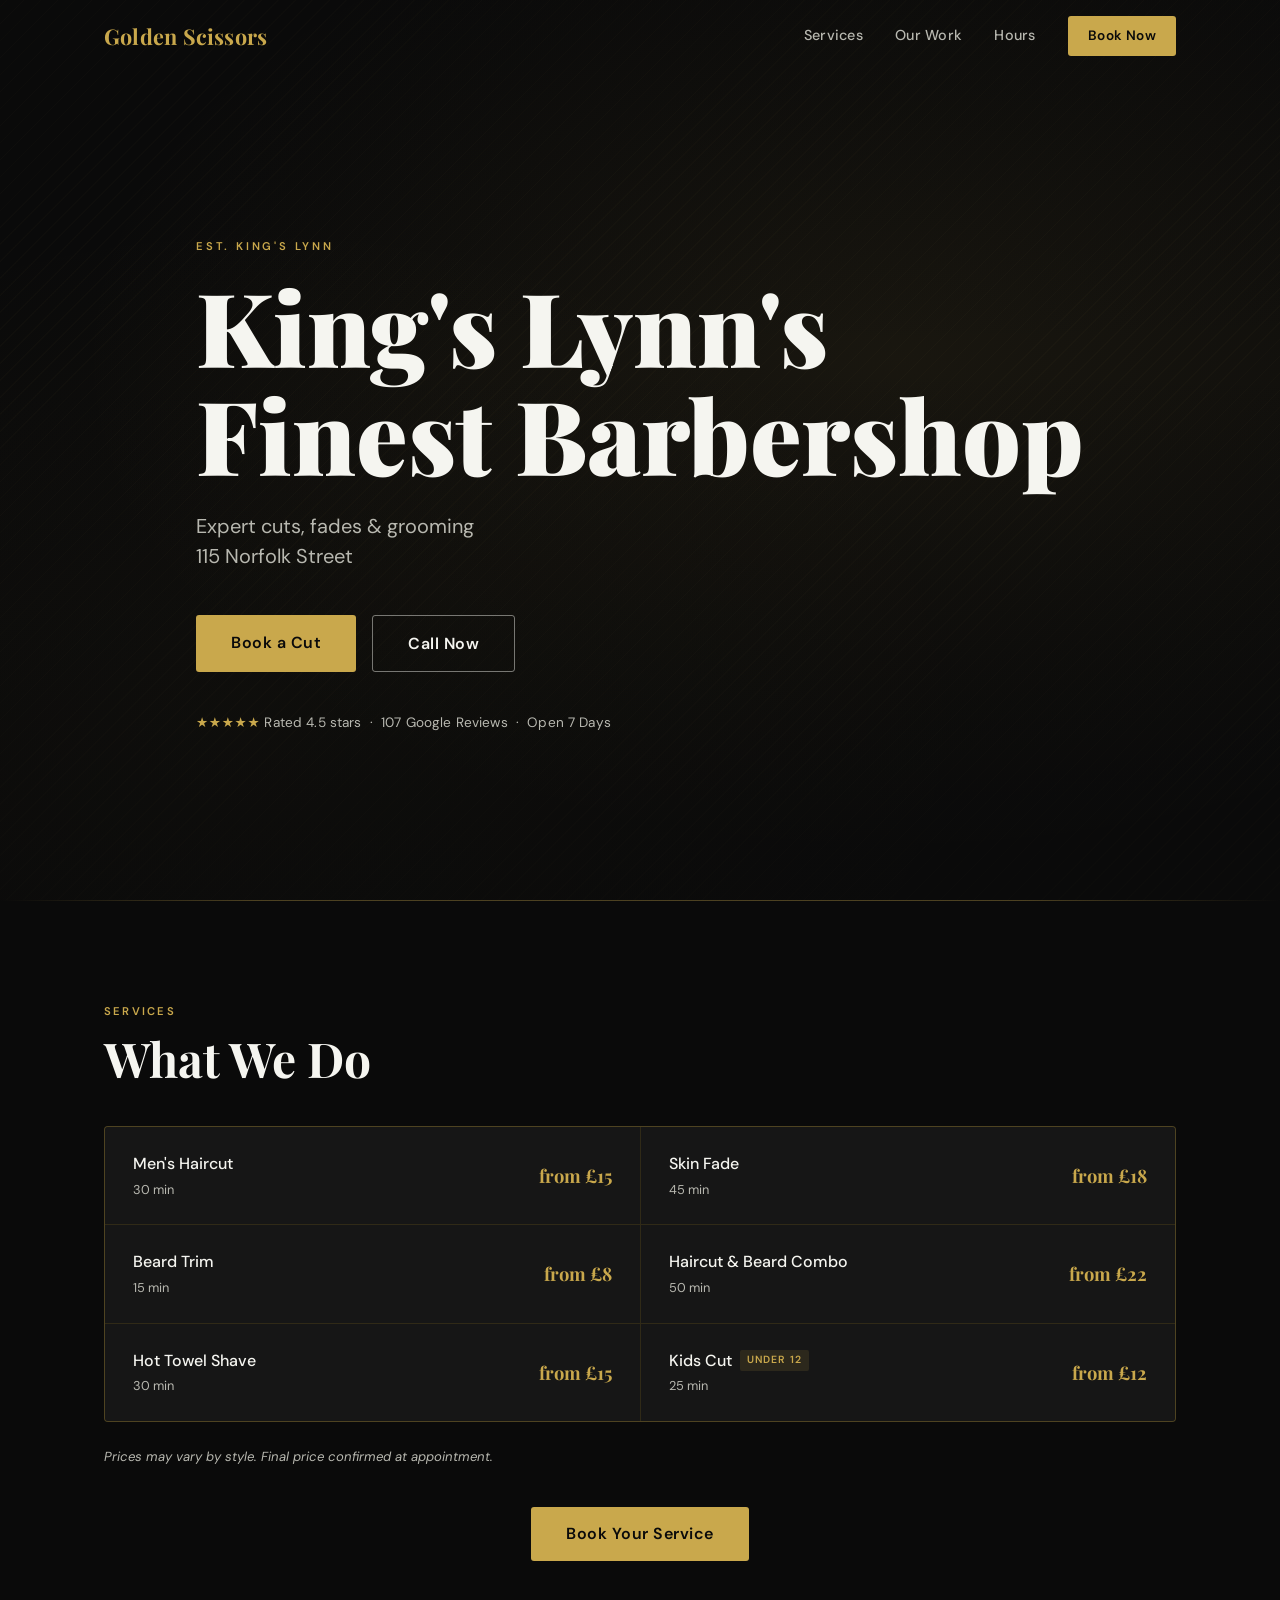
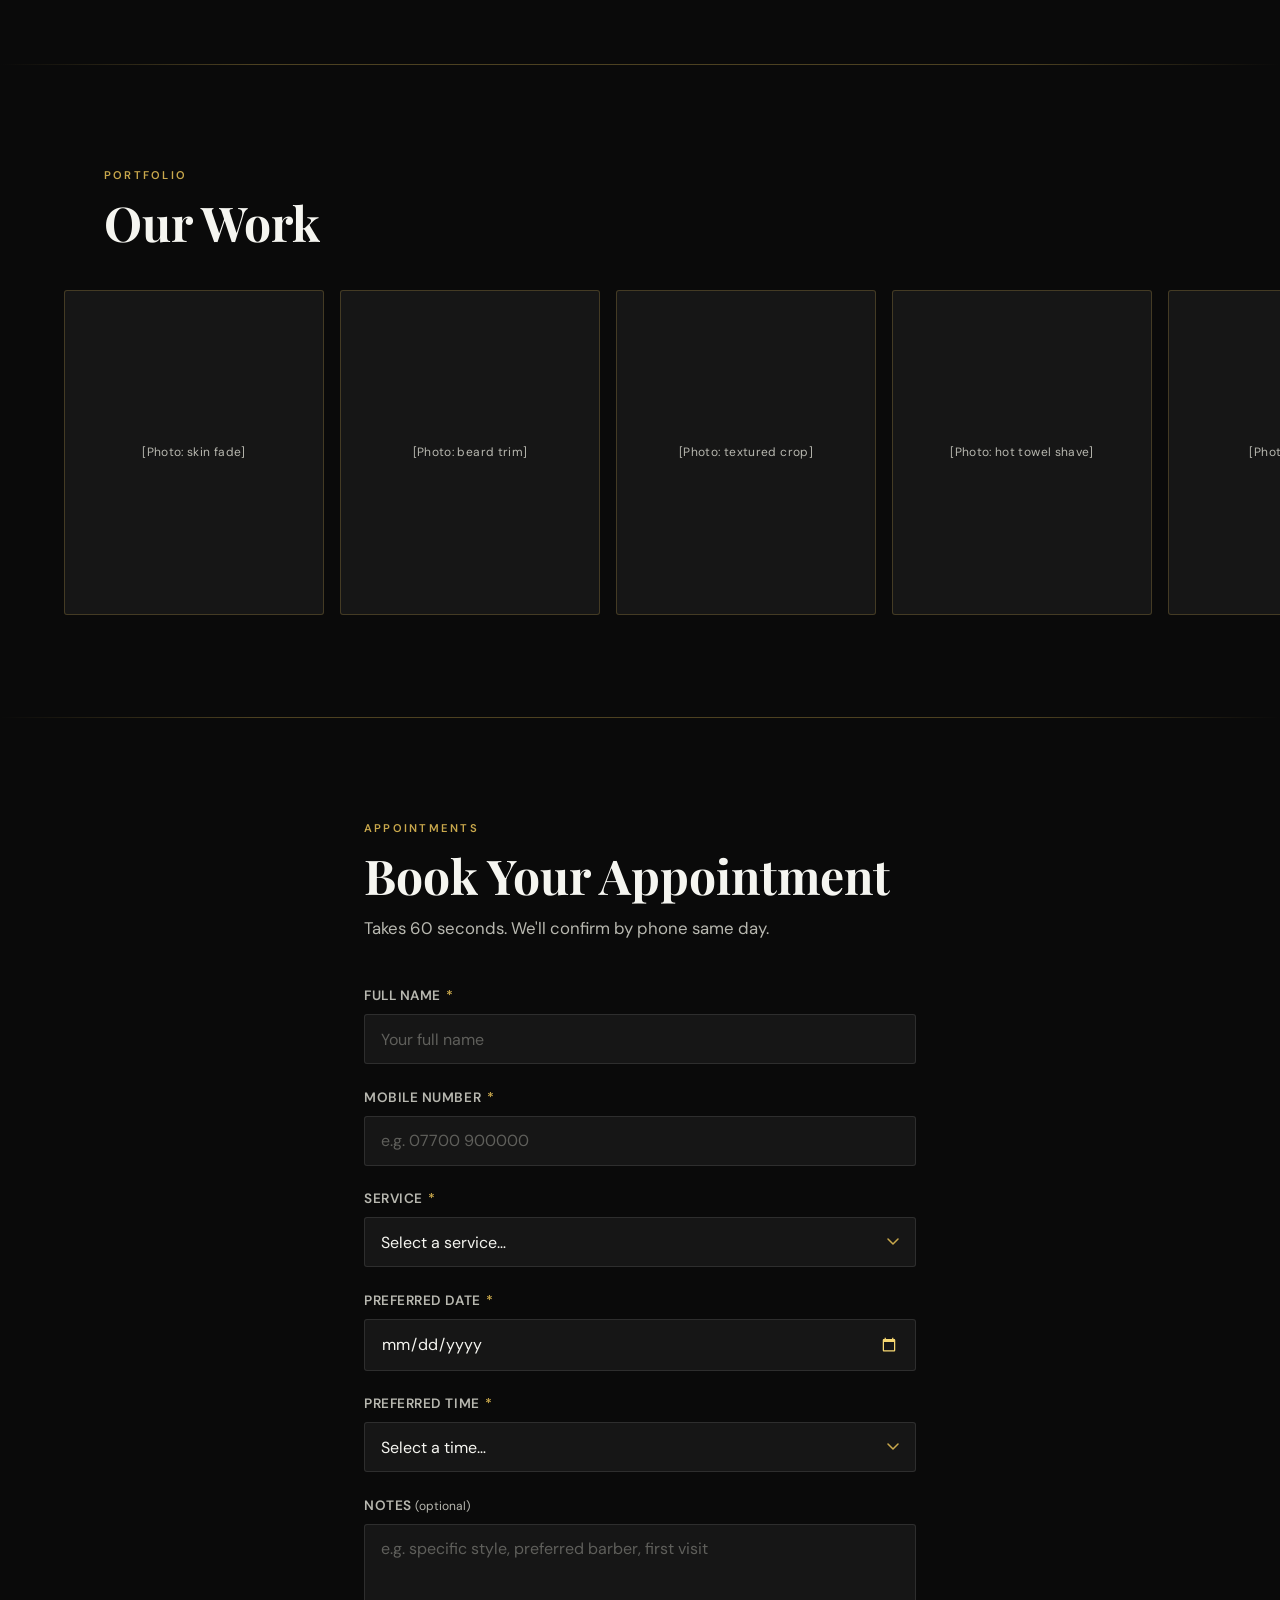
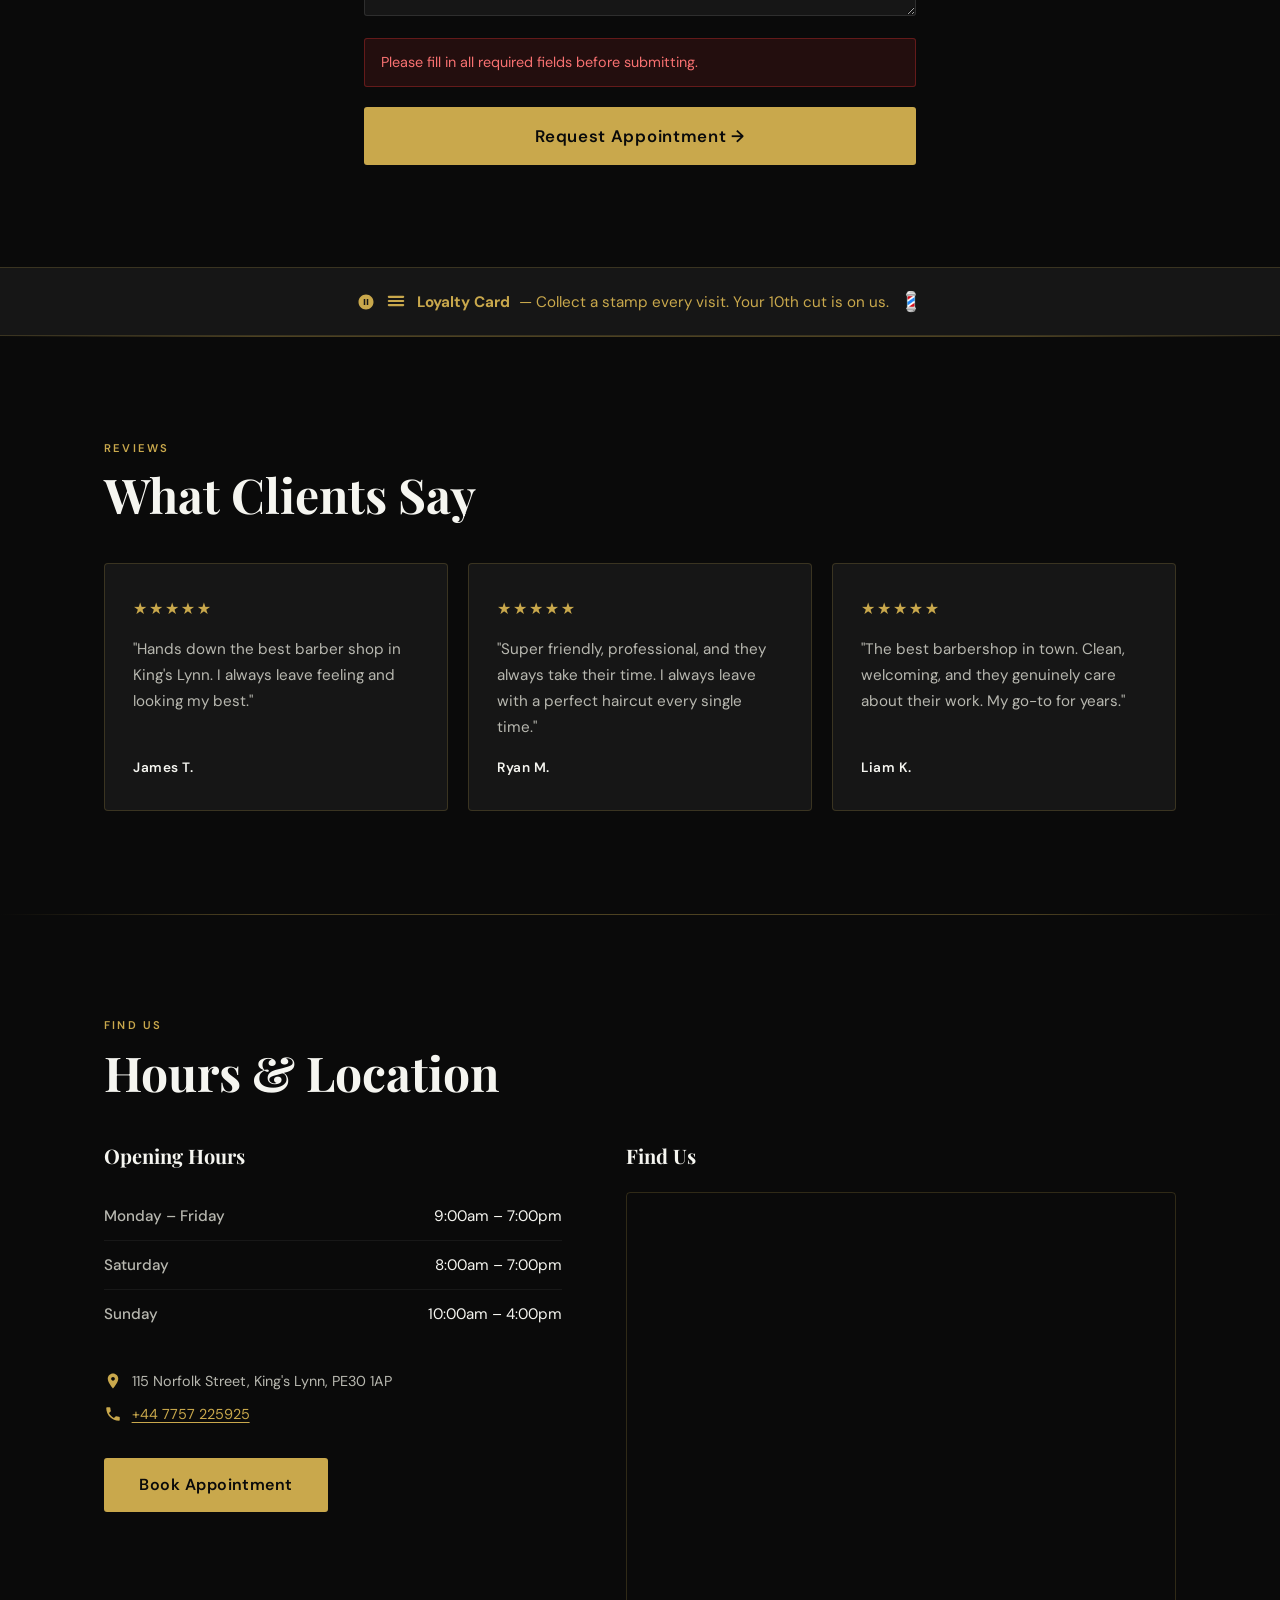
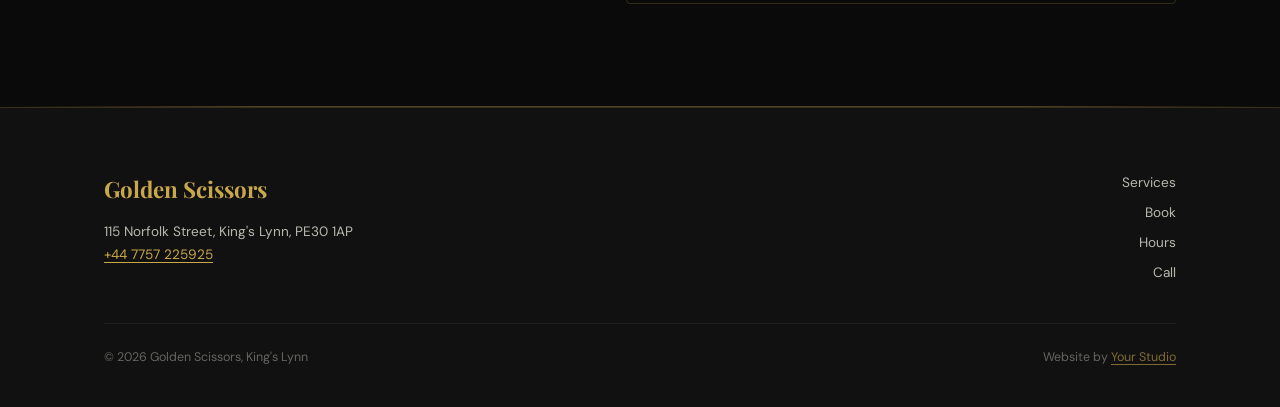
==== index.html @ a049d71d "Add complete Golden Scissors single-page booking website Full mobile-first build: sticky header, her" ====
<!DOCTYPE html>
<html lang="en">
<head>
  <!-- Website by Claude Code / Anthropic — hello@goldensscissors.co.uk -->
  <meta charset="UTF-8" />
  <meta name="viewport" content="width=device-width, initial-scale=1.0" />
  <meta name="description" content="Golden Scissors — King's Lynn's top-rated barbershop. Book online for haircuts, skin fades, beard trims &amp; more. Open 7 days." />
  <title>Golden Scissors — King's Lynn Barbershop</title>
  <link rel="preconnect" href="https://fonts.googleapis.com" />
  <link rel="preconnect" href="https://fonts.gstatic.com" crossorigin />
  <link href="https://fonts.googleapis.com/css2?family=Playfair+Display:wght@700;900&family=DM+Sans:wght@300;400;500;600&display=swap" rel="stylesheet" />
  <link rel="stylesheet" href="styles.css" />
</head>
<body>

  <!-- ═══════════════════════════════════════════
       STICKY HEADER
  ═══════════════════════════════════════════ -->
  <header class="site-header" id="site-header">
    <div class="header-inner">
      <a href="#hero" class="wordmark">Golden Scissors</a>

      <nav class="nav-desktop">
        <a href="#services">Services</a>
        <a href="#gallery">Our Work</a>
        <a href="#hours">Hours</a>
        <a href="#booking" class="btn-gold btn-sm">Book Now</a>
      </nav>

      <div class="nav-mobile-right">
        <a href="#booking" class="btn-gold btn-sm">Book Now</a>
        <button class="hamburger" id="hamburger" aria-label="Open menu" aria-expanded="false">
          <span></span><span></span><span></span>
        </button>
      </div>
    </div>

    <!-- Mobile drawer -->
    <div class="mobile-menu" id="mobile-menu" aria-hidden="true">
      <a href="#services" class="mobile-link">Services &amp; Pricing</a>
      <a href="#gallery" class="mobile-link">Our Work</a>
      <a href="#booking" class="mobile-link">Book Appointment</a>
      <a href="#hours" class="mobile-link">Hours &amp; Location</a>
      <a href="tel:+447757225925" class="mobile-link mobile-call">📞 Call: +44 7757 225925</a>
    </div>
  </header>

  <!-- ═══════════════════════════════════════════
       HERO SECTION
       TODO: Replace the CSS gradient background with a real hero image.
       To add a photo: set background-image: url('your-hero-photo.jpg')
       on the .hero selector in styles.css, then remove the gradient layers.
  ═══════════════════════════════════════════ -->
  <section class="hero" id="hero">
    <div class="hero-inner">
      <p class="hero-eyebrow">Est. King's Lynn</p>
      <h1 class="hero-heading">King's Lynn's<br>Finest Barbershop</h1>
      <p class="hero-sub">Expert cuts, fades &amp; grooming<br>115 Norfolk Street</p>
      <div class="hero-ctas">
        <a href="#booking" class="btn-gold btn-lg">Book a Cut</a>
        <a href="tel:+447757225925" class="btn-outline btn-lg">Call Now</a>
      </div>
      <p class="hero-trust">
        <span class="stars" aria-label="5 stars">★★★★★</span>
        Rated 4.5 stars &nbsp;·&nbsp; 107 Google Reviews &nbsp;·&nbsp; Open 7 Days
      </p>
    </div>
  </section>

  <div class="gold-rule" role="separator"></div>

  <!-- ═══════════════════════════════════════════
       SERVICES & PRICING
  ═══════════════════════════════════════════ -->
  <section class="services" id="services">
    <div class="container">
      <div class="section-label">Services</div>
      <h2 class="section-heading">What We Do</h2>

      <div class="services-grid">

        <div class="service-card">
          <div class="service-card-left">
            <span class="service-name">Men's Haircut</span>
            <span class="service-duration">30 min</span>
          </div>
          <span class="service-price">from £15</span>
        </div>

        <div class="service-card">
          <div class="service-card-left">
            <span class="service-name">Skin Fade</span>
            <span class="service-duration">45 min</span>
          </div>
          <span class="service-price">from £18</span>
        </div>

        <div class="service-card">
          <div class="service-card-left">
            <span class="service-name">Beard Trim</span>
            <span class="service-duration">15 min</span>
          </div>
          <span class="service-price">from £8</span>
        </div>

        <div class="service-card">
          <div class="service-card-left">
            <span class="service-name">Haircut &amp; Beard Combo</span>
            <span class="service-duration">50 min</span>
          </div>
          <span class="service-price">from £22</span>
        </div>

        <div class="service-card">
          <div class="service-card-left">
            <span class="service-name">Hot Towel Shave</span>
            <span class="service-duration">30 min</span>
          </div>
          <span class="service-price">from £15</span>
        </div>

        <div class="service-card">
          <div class="service-card-left">
            <span class="service-name">Kids Cut <span class="service-tag">under 12</span></span>
            <span class="service-duration">25 min</span>
          </div>
          <span class="service-price">from £12</span>
        </div>

      </div>

      <p class="services-note"><em>Prices may vary by style. Final price confirmed at appointment.</em></p>

      <div class="services-cta">
        <a href="#booking" class="btn-gold btn-lg">Book Your Service</a>
      </div>
    </div>
  </section>

  <div class="gold-rule" role="separator"></div>

  <!-- ═══════════════════════════════════════════
       GALLERY STRIP
       TODO: Replace the placeholder divs below with real <img> tags once
       the business provides actual work photos. Example:
         <img src="photos/fade-01.jpg" alt="Skin fade example" class="gallery-item" />
       Remove the .gallery-placeholder class and inner span when using real images.
  ═══════════════════════════════════════════ -->
  <section class="gallery" id="gallery">
    <div class="container">
      <div class="section-label">Portfolio</div>
      <h2 class="section-heading">Our Work</h2>
    </div>

    <div class="gallery-scroll">
      <div class="gallery-track">
        <div class="gallery-item gallery-placeholder">
          <span>[Photo: skin fade]</span>
        </div>
        <div class="gallery-item gallery-placeholder">
          <span>[Photo: beard trim]</span>
        </div>
        <div class="gallery-item gallery-placeholder">
          <span>[Photo: textured crop]</span>
        </div>
        <div class="gallery-item gallery-placeholder">
          <span>[Photo: hot towel shave]</span>
        </div>
        <div class="gallery-item gallery-placeholder">
          <span>[Photo: kids cut]</span>
        </div>
      </div>
    </div>
  </section>

  <div class="gold-rule" role="separator"></div>

  <!-- ═══════════════════════════════════════════
       BOOKING FORM
       TODO: Replace YOUR_FORM_ID in the form action URL below with your
       real Formspree form ID. Sign up at formspree.io, create a form,
       and you'll get an ID like "xpzgkdqr". The action URL should be:
         https://formspree.io/f/YOUR_FORM_ID
  ═══════════════════════════════════════════ -->
  <section class="booking" id="booking">
    <div class="container container-narrow">
      <div class="section-label">Appointments</div>
      <h2 class="section-heading">Book Your Appointment</h2>
      <p class="section-sub">Takes 60 seconds. We'll confirm by phone same day.</p>

      <form
        id="booking-form"
        action="https://formspree.io/f/YOUR_FORM_ID"
        method="POST"
        novalidate
      >
        <div class="form-row">
          <label for="name">Full Name <span class="required">*</span></label>
          <input
            type="text"
            id="name"
            name="name"
            placeholder="Your full name"
            required
            autocomplete="name"
          />
        </div>

        <div class="form-row">
          <label for="phone">Mobile Number <span class="required">*</span></label>
          <input
            type="tel"
            id="phone"
            name="phone"
            placeholder="e.g. 07700 900000"
            required
            autocomplete="tel"
          />
        </div>

        <div class="form-row">
          <label for="service">Service <span class="required">*</span></label>
          <select id="service" name="service" required>
            <option value="" disabled selected>Select a service…</option>
            <option value="Men's Haircut (30 min, from £15)">Men's Haircut — from £15</option>
            <option value="Skin Fade (45 min, from £18)">Skin Fade — from £18</option>
            <option value="Beard Trim (15 min, from £8)">Beard Trim — from £8</option>
            <option value="Haircut & Beard Combo (50 min, from £22)">Haircut &amp; Beard Combo — from £22</option>
            <option value="Hot Towel Shave (30 min, from £15)">Hot Towel Shave — from £15</option>
            <option value="Kids Cut under 12 (25 min, from £12)">Kids Cut (under 12) — from £12</option>
          </select>
        </div>

        <div class="form-row">
          <label for="date">Preferred Date <span class="required">*</span></label>
          <input
            type="date"
            id="date"
            name="date"
            required
          />
        </div>

        <div class="form-row">
          <label for="time">Preferred Time <span class="required">*</span></label>
          <select id="time" name="time" required>
            <option value="" disabled selected>Select a time…</option>
            <option value="Morning (9:00am – 12:00pm)">Morning — 9:00am to 12:00pm</option>
            <option value="Afternoon (12:00pm – 5:00pm)">Afternoon — 12:00pm to 5:00pm</option>
            <option value="Evening (5:00pm – 7:00pm)">Evening — 5:00pm to 7:00pm (Mon–Sat)</option>
          </select>
        </div>

        <div class="form-row">
          <label for="notes">Notes <span class="optional">(optional)</span></label>
          <textarea
            id="notes"
            name="notes"
            rows="3"
            placeholder="e.g. specific style, preferred barber, first visit"
          ></textarea>
        </div>

        <div class="form-row form-error" id="form-error" aria-live="polite" hidden>
          Please fill in all required fields before submitting.
        </div>

        <button type="submit" class="btn-gold btn-submit" id="submit-btn">
          Request Appointment →
        </button>
      </form>

      <!-- Success message — shown after successful submission, form is hidden -->
      <div class="booking-success" id="booking-success" hidden>
        <div class="success-icon">✓</div>
        <h3>You're in the book!</h3>
        <p>We'll call to confirm your appointment within a few hours.<br>
        Questions? Call us on <a href="tel:+447757225925">+44 7757 225925</a>.</p>
      </div>
    </div>
  </section>

  <!-- ═══════════════════════════════════════════
       LOYALTY SCHEME BANNER
  ═══════════════════════════════════════════ -->
  <div class="loyalty-banner">
    <div class="container">
      <p>
        <svg class="loyalty-icon" viewBox="0 0 24 24" fill="none" xmlns="http://www.w3.org/2000/svg" aria-hidden="true">
          <path d="M12 2C6.48 2 2 6.48 2 12s4.48 10 10 10 10-4.48 10-10S17.52 2 12 2zm-1 14H9V8h2v8zm4 0h-2V8h2v8z" fill="currentColor"/>
        </svg>
        <svg class="loyalty-icon" viewBox="0 0 32 32" fill="none" xmlns="http://www.w3.org/2000/svg" aria-hidden="true" style="width:22px;height:22px">
          <rect x="4" y="13" width="24" height="3" rx="1.5" fill="currentColor"/>
          <rect x="4" y="19" width="24" height="3" rx="1.5" fill="currentColor"/>
          <rect x="4" y="7" width="24" height="3" rx="1.5" fill="currentColor"/>
        </svg>
        <strong>Loyalty Card</strong> — Collect a stamp every visit. Your 10th cut is on us.
        <span class="loyalty-badge">💈</span>
      </p>
    </div>
  </div>

  <div class="gold-rule" role="separator"></div>

  <!-- ═══════════════════════════════════════════
       TESTIMONIALS
  ═══════════════════════════════════════════ -->
  <section class="testimonials" id="testimonials">
    <div class="container">
      <div class="section-label">Reviews</div>
      <h2 class="section-heading">What Clients Say</h2>

      <div class="testimonials-grid">

        <div class="testimonial-card">
          <div class="testimonial-stars" aria-label="5 out of 5 stars">★★★★★</div>
          <blockquote>
            "Hands down the best barber shop in King's Lynn. I always leave feeling and looking my best."
          </blockquote>
          <cite>James T.</cite>
        </div>

        <div class="testimonial-card">
          <div class="testimonial-stars" aria-label="5 out of 5 stars">★★★★★</div>
          <blockquote>
            "Super friendly, professional, and they always take their time. I always leave with a perfect haircut every single time."
          </blockquote>
          <cite>Ryan M.</cite>
        </div>

        <div class="testimonial-card">
          <div class="testimonial-stars" aria-label="5 out of 5 stars">★★★★★</div>
          <blockquote>
            "The best barbershop in town. Clean, welcoming, and they genuinely care about their work. My go-to for years."
          </blockquote>
          <cite>Liam K.</cite>
        </div>

      </div>
    </div>
  </section>

  <div class="gold-rule" role="separator"></div>

  <!-- ═══════════════════════════════════════════
       HOURS & LOCATION
  ═══════════════════════════════════════════ -->
  <section class="hours-location" id="hours">
    <div class="container">
      <div class="section-label">Find Us</div>
      <h2 class="section-heading">Hours &amp; Location</h2>

      <div class="hours-location-grid">

        <div class="hours-col">
          <h3 class="col-heading">Opening Hours</h3>
          <table class="hours-table">
            <tbody>
              <tr>
                <th scope="row">Monday – Friday</th>
                <td>9:00am – 7:00pm</td>
              </tr>
              <tr>
                <th scope="row">Saturday</th>
                <td>8:00am – 7:00pm</td>
              </tr>
              <tr>
                <th scope="row">Sunday</th>
                <td>10:00am – 4:00pm</td>
              </tr>
            </tbody>
          </table>

          <div class="contact-block">
            <p class="contact-item">
              <svg class="contact-icon" viewBox="0 0 24 24" fill="none" xmlns="http://www.w3.org/2000/svg" aria-hidden="true">
                <path d="M12 2C8.13 2 5 5.13 5 9c0 5.25 7 13 7 13s7-7.75 7-13c0-3.87-3.13-7-7-7zm0 9.5c-1.38 0-2.5-1.12-2.5-2.5s1.12-2.5 2.5-2.5 2.5 1.12 2.5 2.5-1.12 2.5-2.5 2.5z" fill="currentColor"/>
              </svg>
              115 Norfolk Street, King's Lynn, PE30 1AP
            </p>
            <p class="contact-item">
              <svg class="contact-icon" viewBox="0 0 24 24" fill="none" xmlns="http://www.w3.org/2000/svg" aria-hidden="true">
                <path d="M6.62 10.79c1.44 2.83 3.76 5.15 6.59 6.59l2.2-2.2c.27-.27.67-.36 1.02-.24 1.12.37 2.33.57 3.57.57.55 0 1 .45 1 1V20c0 .55-.45 1-1 1-9.39 0-17-7.61-17-17 0-.55.45-1 1-1h3.5c.55 0 1 .45 1 1 0 1.25.2 2.45.57 3.57.11.35.03.74-.25 1.02l-2.2 2.2z" fill="currentColor"/>
              </svg>
              <a href="tel:+447757225925">+44 7757 225925</a>
            </p>
          </div>

          <a href="#booking" class="btn-gold btn-lg hours-cta">Book Appointment</a>
        </div>

        <div class="map-col">
          <h3 class="col-heading">Find Us</h3>
          <!--
            Google Maps embed styled to match dark theme via CSS filter.
            The grayscale+invert filter gives it a moody, dark appearance.
            If you want the standard coloured map, remove the .map-frame filter rule from styles.css.
          -->
          <div class="map-wrapper">
            <iframe
              class="map-frame"
              title="Golden Scissors location — 115 Norfolk Street, King's Lynn"
              src="https://www.google.com/maps/embed?pb=!1m18!1m12!1m3!1d2418.1!2d0.3935!3d52.7512!2m3!1f0!2f0!3f0!3m2!1i1024!2i768!4f13.1!3m3!1m2!1s0x47d7e0e8b9a9a9a9%3A0x0!2s115+Norfolk+St%2C+King%27s+Lynn+PE30+1AP!5e0!3m2!1sen!2suk!4v1700000000000!5m2!1sen!2suk"
              loading="lazy"
              allowfullscreen
              referrerpolicy="no-referrer-when-downgrade"
            ></iframe>
          </div>
        </div>

      </div>
    </div>
  </section>

  <div class="gold-rule" role="separator"></div>

  <!-- ═══════════════════════════════════════════
       FOOTER
  ═══════════════════════════════════════════ -->
  <footer class="site-footer">
    <div class="container">
      <div class="footer-inner">
        <div class="footer-brand">
          <span class="footer-wordmark">Golden Scissors</span>
          <address class="footer-address">
            115 Norfolk Street, King's Lynn, PE30 1AP<br>
            <a href="tel:+447757225925">+44 7757 225925</a>
          </address>
        </div>

        <div class="footer-links">
          <a href="#services">Services</a>
          <a href="#booking">Book</a>
          <a href="#hours">Hours</a>
          <a href="tel:+447757225925">Call</a>
        </div>
      </div>

      <div class="footer-bottom">
        <p>© 2026 Golden Scissors, King's Lynn</p>
        <p class="footer-credit">Website by <a href="mailto:hello@yourstudio.co.uk">Your Studio</a></p>
      </div>
    </div>
  </footer>

  <script src="main.js"></script>
</body>
</html>
---- styles.css ----
/* ═══════════════════════════════════════════════════════════
   GOLDEN SCISSORS — STYLES
   Palette: #0a0a0a bg · #f5f5f0 text · #c9a84c gold
   Fonts: Playfair Display (headings) · DM Sans (body)
═══════════════════════════════════════════════════════════ */

/* ── Reset & Base ────────────────────────────────────────── */
*,
*::before,
*::after {
  box-sizing: border-box;
  margin: 0;
  padding: 0;
}

:root {
  --black:      #0a0a0a;
  --black-soft: #111111;
  --black-mid:  #1a1a1a;
  --black-card: #161616;
  --white:      #f5f5f0;
  --white-dim:  #b8b8b0;
  --gold:       #c9a84c;
  --gold-light: #dfc070;
  --gold-dark:  #a88730;
  --border:     rgba(201, 168, 76, 0.2);

  --ff-serif: 'Playfair Display', Georgia, serif;
  --ff-sans:  'DM Sans', system-ui, -apple-system, sans-serif;

  --header-h: 72px;
  --max-w:    1200px;
  --narrow-w: 680px;

  --ease-smooth: cubic-bezier(0.4, 0, 0.2, 1);
}

html {
  scroll-behavior: smooth;
  font-size: 16px;
}

body {
  background-color: var(--black);
  color: var(--white);
  font-family: var(--ff-sans);
  font-weight: 400;
  line-height: 1.6;
  -webkit-font-smoothing: antialiased;
  overflow-x: hidden;
}

a {
  color: inherit;
  text-decoration: none;
}

img {
  display: block;
  max-width: 100%;
}

address {
  font-style: normal;
}

/* ── Layout helpers ─────────────────────────────────────── */
.container {
  width: 100%;
  max-width: var(--max-w);
  margin-inline: auto;
  padding-inline: clamp(1.25rem, 5vw, 4rem);
}

.container-narrow {
  max-width: var(--narrow-w);
}

/* ── Gold rule dividers ──────────────────────────────────── */
.gold-rule {
  height: 1px;
  background: linear-gradient(
    to right,
    transparent,
    var(--gold) 20%,
    var(--gold) 80%,
    transparent
  );
  opacity: 0.35;
  margin: 0;
}

/* ── Section typography ─────────────────────────────────── */
.section-label {
  font-family: var(--ff-sans);
  font-size: 0.7rem;
  font-weight: 600;
  letter-spacing: 0.2em;
  text-transform: uppercase;
  color: var(--gold);
  margin-bottom: 0.6rem;
}

.section-heading {
  font-family: var(--ff-serif);
  font-size: clamp(2rem, 4vw, 3rem);
  font-weight: 700;
  line-height: 1.15;
  color: var(--white);
  margin-bottom: 2.5rem;
}

.section-sub {
  font-size: 1.05rem;
  color: var(--white-dim);
  margin-top: -1.75rem;
  margin-bottom: 2.75rem;
  line-height: 1.55;
}

/* ── Buttons ─────────────────────────────────────────────── */
.btn-gold {
  display: inline-block;
  background: var(--gold);
  color: var(--black);
  font-family: var(--ff-sans);
  font-weight: 600;
  letter-spacing: 0.03em;
  border: none;
  cursor: pointer;
  transition: background 0.2s var(--ease-smooth), transform 0.15s var(--ease-smooth);
  white-space: nowrap;
  text-align: center;
}

.btn-gold:hover,
.btn-gold:focus-visible {
  background: var(--gold-light);
  transform: translateY(-1px);
}

.btn-gold:active {
  transform: translateY(0);
}

.btn-outline {
  display: inline-block;
  background: transparent;
  color: var(--white);
  font-family: var(--ff-sans);
  font-weight: 600;
  letter-spacing: 0.03em;
  border: 1.5px solid rgba(245, 245, 240, 0.45);
  cursor: pointer;
  transition: border-color 0.2s var(--ease-smooth), color 0.2s var(--ease-smooth), transform 0.15s var(--ease-smooth);
  white-space: nowrap;
  text-align: center;
}

.btn-outline:hover,
.btn-outline:focus-visible {
  border-color: var(--gold);
  color: var(--gold);
  transform: translateY(-1px);
}

.btn-sm {
  font-size: 0.85rem;
  padding: 0.55rem 1.25rem;
  border-radius: 3px;
}

.btn-lg {
  font-size: 1rem;
  padding: 0.9rem 2.2rem;
  border-radius: 3px;
}


/* ═══════════════════════════════════════════════════════════
   STICKY HEADER
═══════════════════════════════════════════════════════════ */
.site-header {
  position: fixed;
  top: 0;
  left: 0;
  right: 0;
  z-index: 1000;
  height: var(--header-h);
  transition: background 0.3s var(--ease-smooth), backdrop-filter 0.3s var(--ease-smooth);
}

.site-header.scrolled {
  background: rgba(10, 10, 10, 0.92);
  backdrop-filter: blur(12px);
  -webkit-backdrop-filter: blur(12px);
  border-bottom: 1px solid var(--border);
}

.header-inner {
  height: 100%;
  max-width: var(--max-w);
  margin-inline: auto;
  padding-inline: clamp(1.25rem, 5vw, 4rem);
  display: flex;
  align-items: center;
  justify-content: space-between;
  gap: 1rem;
}

/* Wordmark */
.wordmark {
  font-family: var(--ff-serif);
  font-size: 1.35rem;
  font-weight: 700;
  color: var(--gold);
  letter-spacing: 0.01em;
  flex-shrink: 0;
}

/* Desktop nav */
.nav-desktop {
  display: flex;
  align-items: center;
  gap: 2rem;
}

.nav-desktop a:not(.btn-gold) {
  font-size: 0.9rem;
  font-weight: 500;
  color: var(--white-dim);
  transition: color 0.2s;
  letter-spacing: 0.02em;
}

.nav-desktop a:not(.btn-gold):hover {
  color: var(--gold);
}

/* Mobile right side */
.nav-mobile-right {
  display: none;
  align-items: center;
  gap: 0.75rem;
}

/* Hamburger */
.hamburger {
  display: flex;
  flex-direction: column;
  justify-content: center;
  gap: 5px;
  background: none;
  border: none;
  cursor: pointer;
  padding: 6px;
  width: 40px;
  height: 40px;
}

.hamburger span {
  display: block;
  height: 2px;
  width: 24px;
  background: var(--white);
  transition: transform 0.25s var(--ease-smooth), opacity 0.2s;
  transform-origin: center;
}

.hamburger.open span:nth-child(1) { transform: translateY(7px) rotate(45deg); }
.hamburger.open span:nth-child(2) { opacity: 0; transform: scaleX(0); }
.hamburger.open span:nth-child(3) { transform: translateY(-7px) rotate(-45deg); }

/* Mobile menu drawer */
.mobile-menu {
  display: none;
  flex-direction: column;
  background: var(--black-soft);
  border-top: 1px solid var(--border);
  padding: 1rem 0;
  max-height: 0;
  overflow: hidden;
  transition: max-height 0.35s var(--ease-smooth);
}

.mobile-menu.open {
  max-height: 400px;
}

.mobile-link {
  display: block;
  padding: 0.85rem clamp(1.25rem, 5vw, 4rem);
  font-size: 1rem;
  font-weight: 500;
  color: var(--white-dim);
  border-bottom: 1px solid rgba(255,255,255,0.05);
  transition: color 0.2s, background 0.2s;
}

.mobile-link:hover {
  color: var(--gold);
  background: rgba(201,168,76,0.05);
}

.mobile-call {
  color: var(--gold);
  font-weight: 600;
  border-bottom: none;
  margin-top: 0.25rem;
}

@media (max-width: 768px) {
  .nav-desktop { display: none; }
  .nav-mobile-right { display: flex; }
  .mobile-menu { display: flex; }
}


/* ═══════════════════════════════════════════════════════════
   HERO
   Background: CSS diagonal texture.
   TODO: To add a real photo, change `background-image` below to:
     url('your-hero-photo.jpg')
   and remove the repeating-linear-gradient lines.
═══════════════════════════════════════════════════════════ */
.hero {
  position: relative;
  min-height: 100svh;
  display: flex;
  align-items: center;
  padding-top: var(--header-h);
  overflow: hidden;

  background-color: var(--black);
  background-image:
    repeating-linear-gradient(
      -45deg,
      rgba(201, 168, 76, 0.025) 0px,
      rgba(201, 168, 76, 0.025) 1px,
      transparent 1px,
      transparent 12px
    ),
    radial-gradient(ellipse at 70% 40%, rgba(201,168,76,0.08) 0%, transparent 65%),
    radial-gradient(ellipse at 20% 80%, rgba(201,168,76,0.04) 0%, transparent 50%);
}

.hero::after {
  content: '';
  position: absolute;
  inset: 0;
  background: linear-gradient(to bottom, rgba(10,10,10,0.3) 0%, transparent 40%, rgba(10,10,10,0.6) 100%);
  pointer-events: none;
}

.hero-inner {
  position: relative;
  z-index: 1;
  max-width: var(--max-w);
  margin-inline: auto;
  padding: clamp(3rem, 8vw, 6rem) clamp(1.25rem, 5vw, 4rem);
}

.hero-eyebrow {
  font-size: 0.7rem;
  font-weight: 600;
  letter-spacing: 0.25em;
  text-transform: uppercase;
  color: var(--gold);
  margin-bottom: 1rem;
}

.hero-heading {
  font-family: var(--ff-serif);
  font-size: clamp(3rem, 8vw, 6.5rem);
  font-weight: 900;
  line-height: 1.05;
  color: var(--white);
  margin-bottom: 1.5rem;
  max-width: 14ch;
}

.hero-sub {
  font-size: clamp(1rem, 2.5vw, 1.25rem);
  color: var(--white-dim);
  margin-bottom: 2.75rem;
  line-height: 1.5;
}

.hero-ctas {
  display: flex;
  flex-wrap: wrap;
  gap: 1rem;
  margin-bottom: 2.5rem;
}

.hero-trust {
  font-size: 0.85rem;
  color: var(--white-dim);
  letter-spacing: 0.01em;
}

.stars {
  color: var(--gold);
  letter-spacing: 0.05em;
}

@media (max-width: 768px) {
  .hero { min-height: 80svh; }
  .hero-heading { font-size: clamp(2.5rem, 12vw, 4rem); }
  .hero-ctas { gap: 0.75rem; }
  .hero-ctas .btn-lg { font-size: 0.95rem; padding: 0.85rem 1.75rem; }
}


/* ═══════════════════════════════════════════════════════════
   SERVICES & PRICING
═══════════════════════════════════════════════════════════ */
.services {
  padding: clamp(4rem, 8vw, 7rem) 0;
}

.services-grid {
  display: grid;
  grid-template-columns: repeat(2, 1fr);
  gap: 1px;
  background: var(--border);
  border: 1px solid var(--border);
  border-radius: 4px;
  overflow: hidden;
  margin-bottom: 1.5rem;
}

.service-card {
  display: flex;
  align-items: center;
  justify-content: space-between;
  gap: 1rem;
  background: var(--black-card);
  padding: 1.5rem 1.75rem;
  transition: background 0.2s var(--ease-smooth);
}

.service-card:hover {
  background: var(--black-mid);
}

.service-card-left {
  display: flex;
  flex-direction: column;
  gap: 0.2rem;
}

.service-name {
  font-size: 1rem;
  font-weight: 500;
  color: var(--white);
  display: flex;
  align-items: center;
  gap: 0.5rem;
  flex-wrap: wrap;
}

.service-tag {
  font-size: 0.65rem;
  font-weight: 600;
  letter-spacing: 0.08em;
  text-transform: uppercase;
  color: var(--gold);
  background: rgba(201,168,76,0.12);
  padding: 0.15rem 0.45rem;
  border-radius: 2px;
}

.service-duration {
  font-size: 0.8rem;
  color: var(--white-dim);
}

.service-price {
  font-family: var(--ff-serif);
  font-size: 1.15rem;
  font-weight: 700;
  color: var(--gold);
  white-space: nowrap;
  flex-shrink: 0;
}

.services-note {
  font-size: 0.82rem;
  color: var(--white-dim);
  margin-bottom: 2.5rem;
}

.services-cta {
  text-align: center;
}

@media (max-width: 600px) {
  .services-grid {
    grid-template-columns: 1fr;
  }
}


/* ═══════════════════════════════════════════════════════════
   GALLERY STRIP
═══════════════════════════════════════════════════════════ */
.gallery {
  padding: clamp(4rem, 8vw, 7rem) 0 calc(clamp(4rem, 8vw, 7rem) - 1rem);
}

.gallery .container {
  margin-bottom: 2.5rem;
}

.gallery-scroll {
  overflow-x: auto;
  -webkit-overflow-scrolling: touch;
  scrollbar-width: thin;
  scrollbar-color: var(--gold) transparent;
  padding-bottom: 1rem;
}

.gallery-scroll::-webkit-scrollbar { height: 4px; }
.gallery-scroll::-webkit-scrollbar-track { background: transparent; }
.gallery-scroll::-webkit-scrollbar-thumb { background: var(--gold); border-radius: 2px; }

.gallery-track {
  display: flex;
  gap: 1rem;
  padding-inline: clamp(1.25rem, 5vw, 4rem);
  width: max-content;
}

/* Each item is 4:5 portrait aspect ratio */
.gallery-item {
  flex-shrink: 0;
  width: clamp(180px, 22vw, 260px);
  aspect-ratio: 4 / 5;
  border-radius: 3px;
  overflow: hidden;
  object-fit: cover;
}

.gallery-placeholder {
  background: var(--black-card);
  border: 1px solid rgba(201,168,76,0.25);
  display: flex;
  align-items: center;
  justify-content: center;
  transition: border-color 0.2s;
}

.gallery-placeholder:hover {
  border-color: rgba(201,168,76,0.6);
}

.gallery-placeholder span {
  font-size: 0.75rem;
  color: var(--white-dim);
  text-align: center;
  padding: 1rem;
  letter-spacing: 0.03em;
}


/* ═══════════════════════════════════════════════════════════
   BOOKING FORM
═══════════════════════════════════════════════════════════ */
.booking {
  padding: clamp(4rem, 8vw, 7rem) 0;
}

.form-row {
  display: flex;
  flex-direction: column;
  gap: 0.45rem;
  margin-bottom: 1.4rem;
}

.form-row label {
  font-size: 0.85rem;
  font-weight: 600;
  letter-spacing: 0.04em;
  text-transform: uppercase;
  color: var(--white-dim);
}

.required { color: var(--gold); margin-left: 2px; }
.optional  { color: var(--white-dim); font-weight: 400; font-size: 0.75rem; text-transform: none; letter-spacing: 0; }

input,
select,
textarea {
  width: 100%;
  background: var(--black-card);
  border: 1px solid rgba(255,255,255,0.1);
  color: var(--white);
  font-family: var(--ff-sans);
  font-size: 1rem;
  padding: 0.85rem 1rem;
  border-radius: 3px;
  outline: none;
  transition: border-color 0.2s var(--ease-smooth), box-shadow 0.2s var(--ease-smooth);
  -webkit-appearance: none;
  appearance: none;
}

input:focus,
select:focus,
textarea:focus {
  border-color: var(--gold);
  box-shadow: 0 0 0 3px rgba(201,168,76,0.12);
}

input::placeholder,
textarea::placeholder {
  color: rgba(184,184,176,0.45);
}

/* Date input — light the calendar icon */
input[type="date"]::-webkit-calendar-picker-indicator {
  filter: invert(0.7) sepia(1) saturate(2) hue-rotate(5deg);
  cursor: pointer;
}

/* Select arrow */
select {
  background-image: url("data:image/svg+xml,%3Csvg xmlns='http://www.w3.org/2000/svg' width='12' height='8' fill='none'%3E%3Cpath d='M1 1l5 5 5-5' stroke='%23c9a84c' stroke-width='1.5' stroke-linecap='round' stroke-linejoin='round'/%3E%3C/svg%3E");
  background-repeat: no-repeat;
  background-position: right 1rem center;
  padding-right: 2.5rem;
  cursor: pointer;
}

select option {
  background: var(--black-soft);
  color: var(--white);
}

textarea {
  resize: vertical;
  min-height: 90px;
}

.form-error {
  background: rgba(220,50,50,0.12);
  border: 1px solid rgba(220,50,50,0.35);
  color: #f87171;
  font-size: 0.9rem;
  padding: 0.75rem 1rem;
  border-radius: 3px;
  margin-bottom: 0.75rem;
}

.btn-submit {
  width: 100%;
  font-size: 1.05rem;
  padding: 1.1rem 2rem;
  border-radius: 3px;
  margin-top: 0.5rem;
  letter-spacing: 0.04em;
}

.btn-submit:disabled {
  opacity: 0.6;
  cursor: not-allowed;
  transform: none;
}

/* Booking success state */
.booking-success {
  text-align: center;
  padding: clamp(2.5rem, 6vw, 4rem) 1rem;
}

.success-icon {
  width: 64px;
  height: 64px;
  border-radius: 50%;
  background: rgba(201,168,76,0.15);
  border: 2px solid var(--gold);
  color: var(--gold);
  font-size: 1.75rem;
  display: flex;
  align-items: center;
  justify-content: center;
  margin: 0 auto 1.5rem;
}

.booking-success h3 {
  font-family: var(--ff-serif);
  font-size: 2rem;
  color: var(--white);
  margin-bottom: 0.75rem;
}

.booking-success p {
  color: var(--white-dim);
  line-height: 1.65;
}

.booking-success a {
  color: var(--gold);
  text-decoration: underline;
  text-underline-offset: 3px;
}


/* ═══════════════════════════════════════════════════════════
   LOYALTY BANNER
═══════════════════════════════════════════════════════════ */
.loyalty-banner {
  background: var(--black-card);
  border-top: 1px solid var(--border);
  border-bottom: 1px solid var(--border);
  padding: 1.35rem 0;
}

.loyalty-banner p {
  display: flex;
  align-items: center;
  justify-content: center;
  gap: 0.6rem;
  font-size: 0.95rem;
  color: var(--gold);
  text-align: center;
  flex-wrap: wrap;
}

.loyalty-icon {
  width: 18px;
  height: 18px;
  color: var(--gold);
  flex-shrink: 0;
}

.loyalty-badge {
  font-size: 1.2rem;
  line-height: 1;
}


/* ═══════════════════════════════════════════════════════════
   TESTIMONIALS
═══════════════════════════════════════════════════════════ */
.testimonials {
  padding: clamp(4rem, 8vw, 7rem) 0;
}

.testimonials-grid {
  display: grid;
  grid-template-columns: repeat(3, 1fr);
  gap: 1.25rem;
}

.testimonial-card {
  background: var(--black-card);
  border: 1px solid var(--border);
  border-radius: 4px;
  padding: 2rem 1.75rem;
  display: flex;
  flex-direction: column;
  gap: 1rem;
  transition: border-color 0.2s, transform 0.2s var(--ease-smooth);
}

.testimonial-card:hover {
  border-color: rgba(201,168,76,0.5);
  transform: translateY(-3px);
}

.testimonial-stars {
  color: var(--gold);
  font-size: 1rem;
  letter-spacing: 0.1em;
}

.testimonial-card blockquote {
  font-size: 0.95rem;
  color: var(--white-dim);
  line-height: 1.7;
  flex: 1;
}

.testimonial-card cite {
  font-size: 0.85rem;
  font-weight: 600;
  color: var(--white);
  letter-spacing: 0.04em;
  font-style: normal;
}

@media (max-width: 768px) {
  .testimonials-grid {
    grid-template-columns: 1fr;
    gap: 1rem;
  }
}


/* ═══════════════════════════════════════════════════════════
   HOURS & LOCATION
═══════════════════════════════════════════════════════════ */
.hours-location {
  padding: clamp(4rem, 8vw, 7rem) 0;
}

.hours-location-grid {
  display: grid;
  grid-template-columns: 1fr 1.2fr;
  gap: clamp(2rem, 5vw, 5rem);
  align-items: start;
}

.col-heading {
  font-family: var(--ff-serif);
  font-size: 1.25rem;
  color: var(--white);
  margin-bottom: 1.25rem;
}

/* Hours table */
.hours-table {
  width: 100%;
  border-collapse: collapse;
  margin-bottom: 2rem;
}

.hours-table tr {
  border-bottom: 1px solid rgba(255,255,255,0.06);
}

.hours-table tr:last-child {
  border-bottom: none;
}

.hours-table th,
.hours-table td {
  padding: 0.75rem 0;
  font-size: 0.95rem;
  vertical-align: middle;
}

.hours-table th {
  font-weight: 500;
  color: var(--white-dim);
  text-align: left;
  padding-right: 1rem;
  white-space: nowrap;
}

.hours-table td {
  color: var(--white);
  font-weight: 400;
  text-align: right;
}

.contact-block {
  margin-bottom: 2rem;
  display: flex;
  flex-direction: column;
  gap: 0.75rem;
}

.contact-item {
  display: flex;
  align-items: flex-start;
  gap: 0.6rem;
  font-size: 0.9rem;
  color: var(--white-dim);
  line-height: 1.5;
}

.contact-icon {
  width: 18px;
  height: 18px;
  color: var(--gold);
  flex-shrink: 0;
  margin-top: 1px;
}

.contact-item a {
  color: var(--gold);
  text-decoration: underline;
  text-underline-offset: 3px;
}

.hours-cta {
  display: inline-block;
}

/* Map */
.map-wrapper {
  width: 100%;
  border-radius: 4px;
  overflow: hidden;
  border: 1px solid var(--border);
  aspect-ratio: 4 / 3;
}

.map-frame {
  width: 100%;
  height: 100%;
  border: none;
  display: block;
  /* Dark moody map appearance — remove this filter for standard colours */
  filter: grayscale(100%) invert(90%) contrast(0.9) brightness(0.85);
}

@media (max-width: 768px) {
  .hours-location-grid {
    grid-template-columns: 1fr;
  }

  .map-wrapper {
    aspect-ratio: 16 / 10;
  }
}


/* ═══════════════════════════════════════════════════════════
   FOOTER
═══════════════════════════════════════════════════════════ */
.site-footer {
  background: var(--black-soft);
  border-top: 1px solid var(--border);
  padding: clamp(2.5rem, 5vw, 4rem) 0 clamp(1.5rem, 3vw, 2.5rem);
}

.footer-inner {
  display: flex;
  justify-content: space-between;
  align-items: flex-start;
  gap: 2rem;
  flex-wrap: wrap;
  margin-bottom: 2.5rem;
}

.footer-wordmark {
  display: block;
  font-family: var(--ff-serif);
  font-size: 1.4rem;
  font-weight: 700;
  color: var(--gold);
  margin-bottom: 0.75rem;
}

.footer-address {
  font-size: 0.85rem;
  color: var(--white-dim);
  line-height: 1.7;
}

.footer-address a {
  color: var(--gold);
  text-decoration: underline;
  text-underline-offset: 3px;
}

.footer-links {
  display: flex;
  flex-direction: column;
  gap: 0.5rem;
  text-align: right;
}

.footer-links a {
  font-size: 0.85rem;
  color: var(--white-dim);
  transition: color 0.2s;
}

.footer-links a:hover {
  color: var(--gold);
}

.footer-bottom {
  display: flex;
  justify-content: space-between;
  align-items: center;
  flex-wrap: wrap;
  gap: 0.5rem;
  padding-top: 1.5rem;
  border-top: 1px solid rgba(255,255,255,0.05);
}

.footer-bottom p {
  font-size: 0.78rem;
  color: rgba(184,184,176,0.5);
}

.footer-credit a {
  color: rgba(201,168,76,0.6);
  text-decoration: underline;
  text-underline-offset: 3px;
  transition: color 0.2s;
}

.footer-credit a:hover {
  color: var(--gold);
}

@media (max-width: 560px) {
  .footer-inner { flex-direction: column; }
  .footer-links { text-align: left; flex-direction: row; flex-wrap: wrap; gap: 0.75rem 1.25rem; }
  .footer-bottom { flex-direction: column; align-items: flex-start; }
}


/* ═══════════════════════════════════════════════════════════
   SCROLL OFFSET — compensate for sticky header
═══════════════════════════════════════════════════════════ */
#services,
#gallery,
#booking,
#testimonials,
#hours {
  scroll-margin-top: var(--header-h);
}


/* ═══════════════════════════════════════════════════════════
   FOCUS STYLES (accessibility)
═══════════════════════════════════════════════════════════ */
:focus-visible {
  outline: 2px solid var(--gold);
  outline-offset: 3px;
}

/* ═══════════════════════════════════════════════════════════
   PRINT — hide nav, map, fix colours
═══════════════════════════════════════════════════════════ */
@media print {
  .site-header, .map-wrapper, .hamburger { display: none !important; }
  body { background: white; color: black; }
}
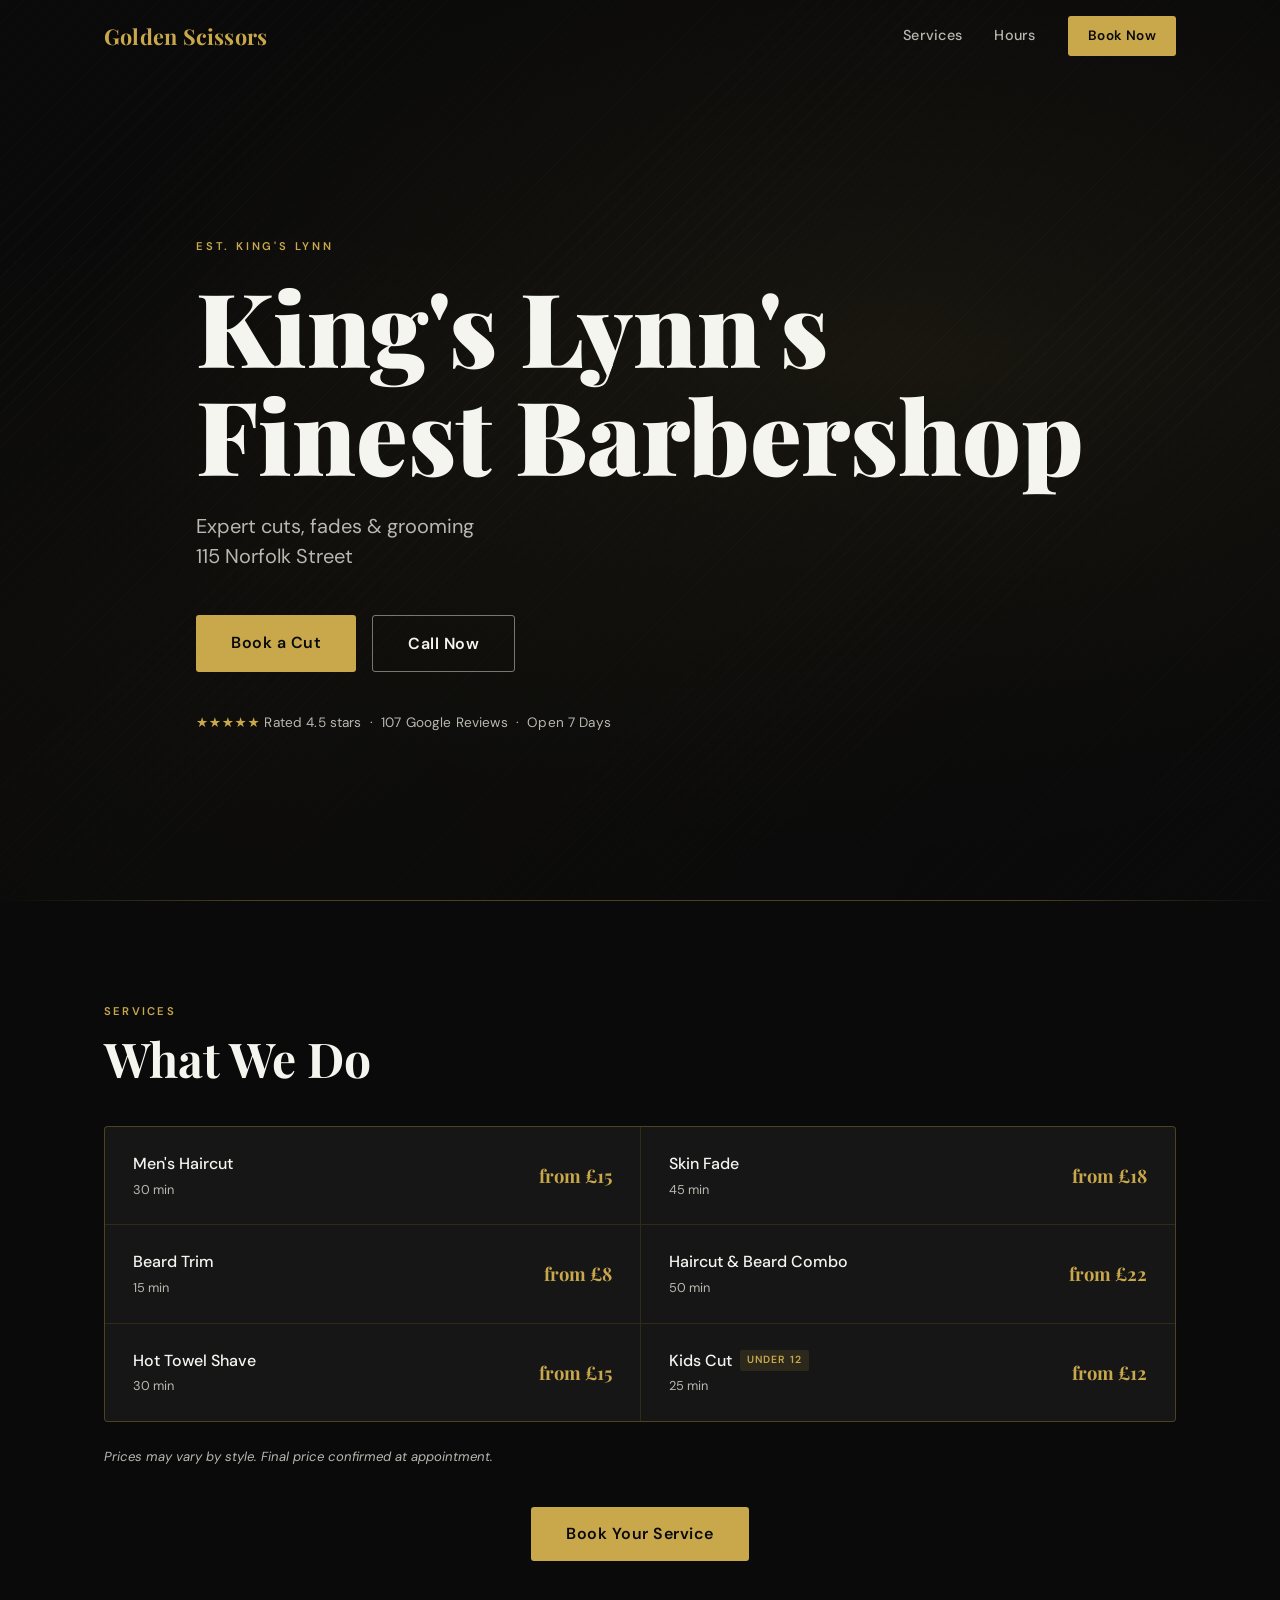
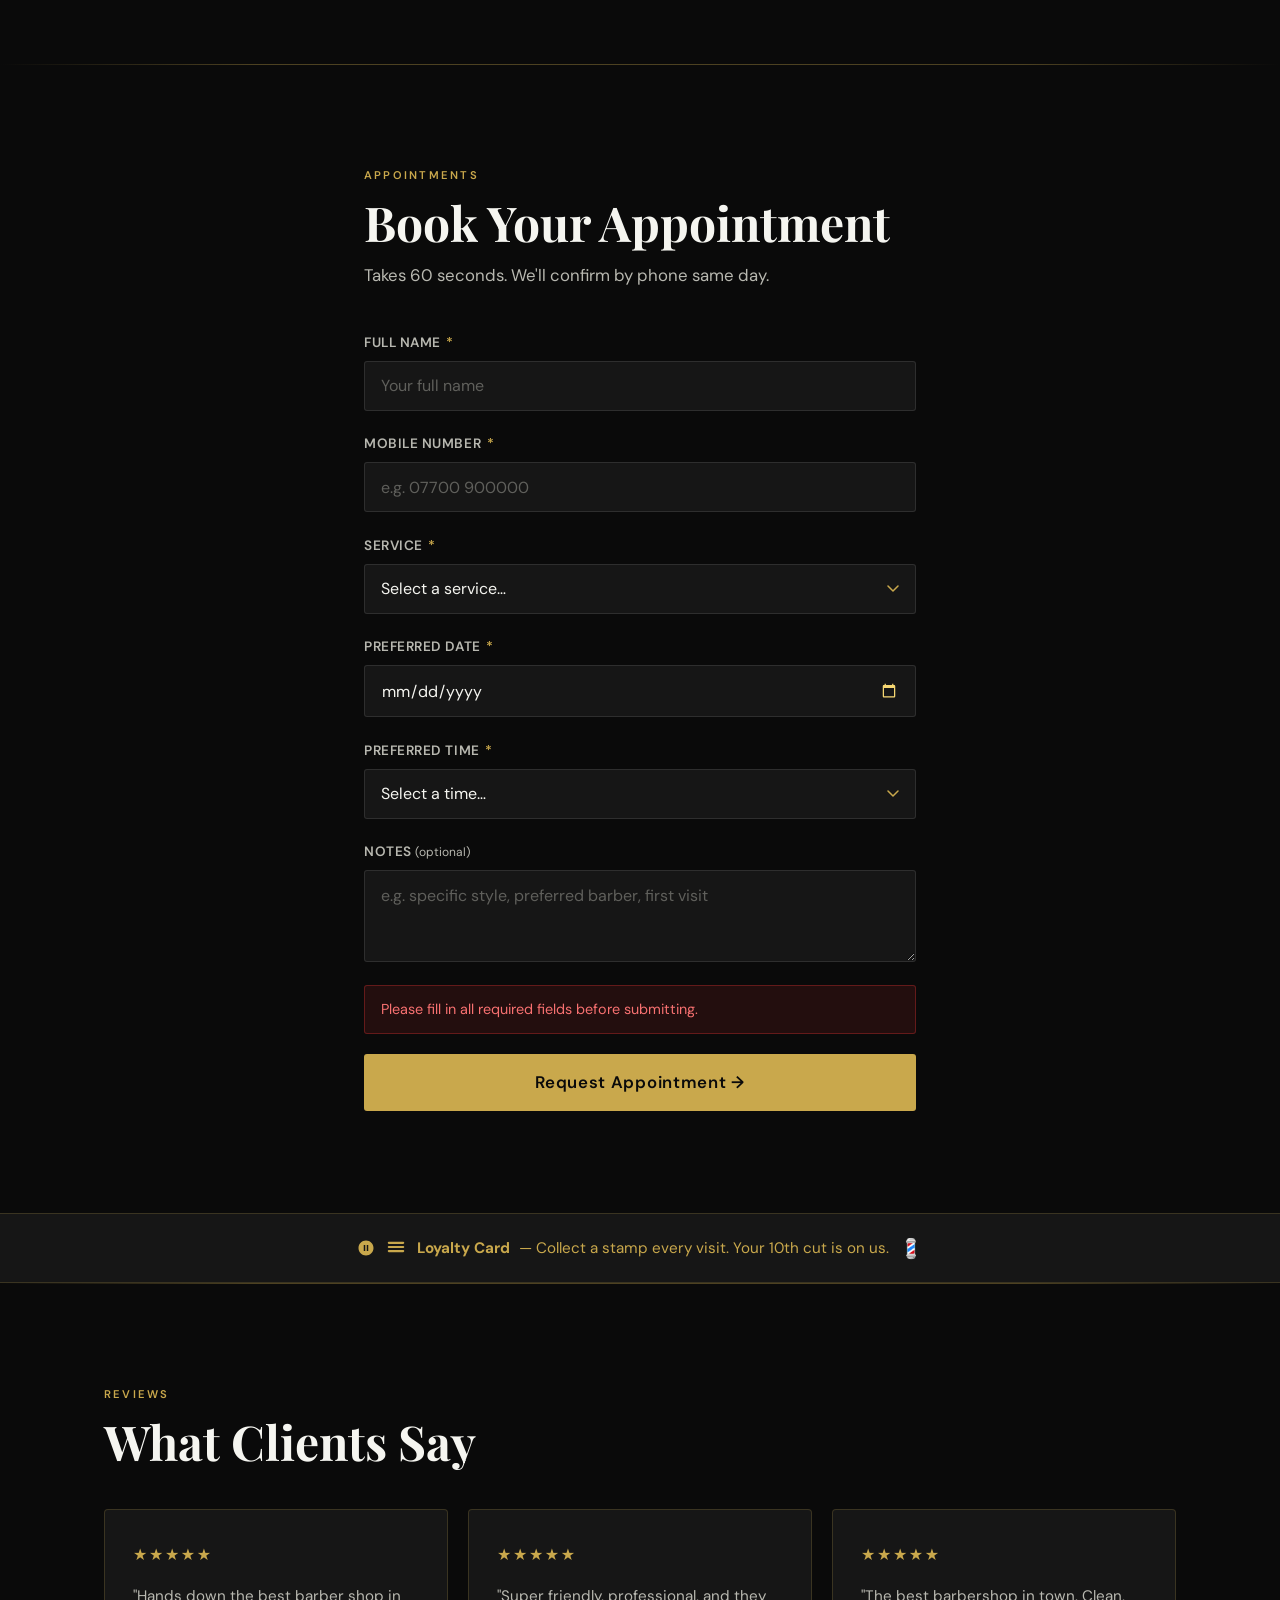
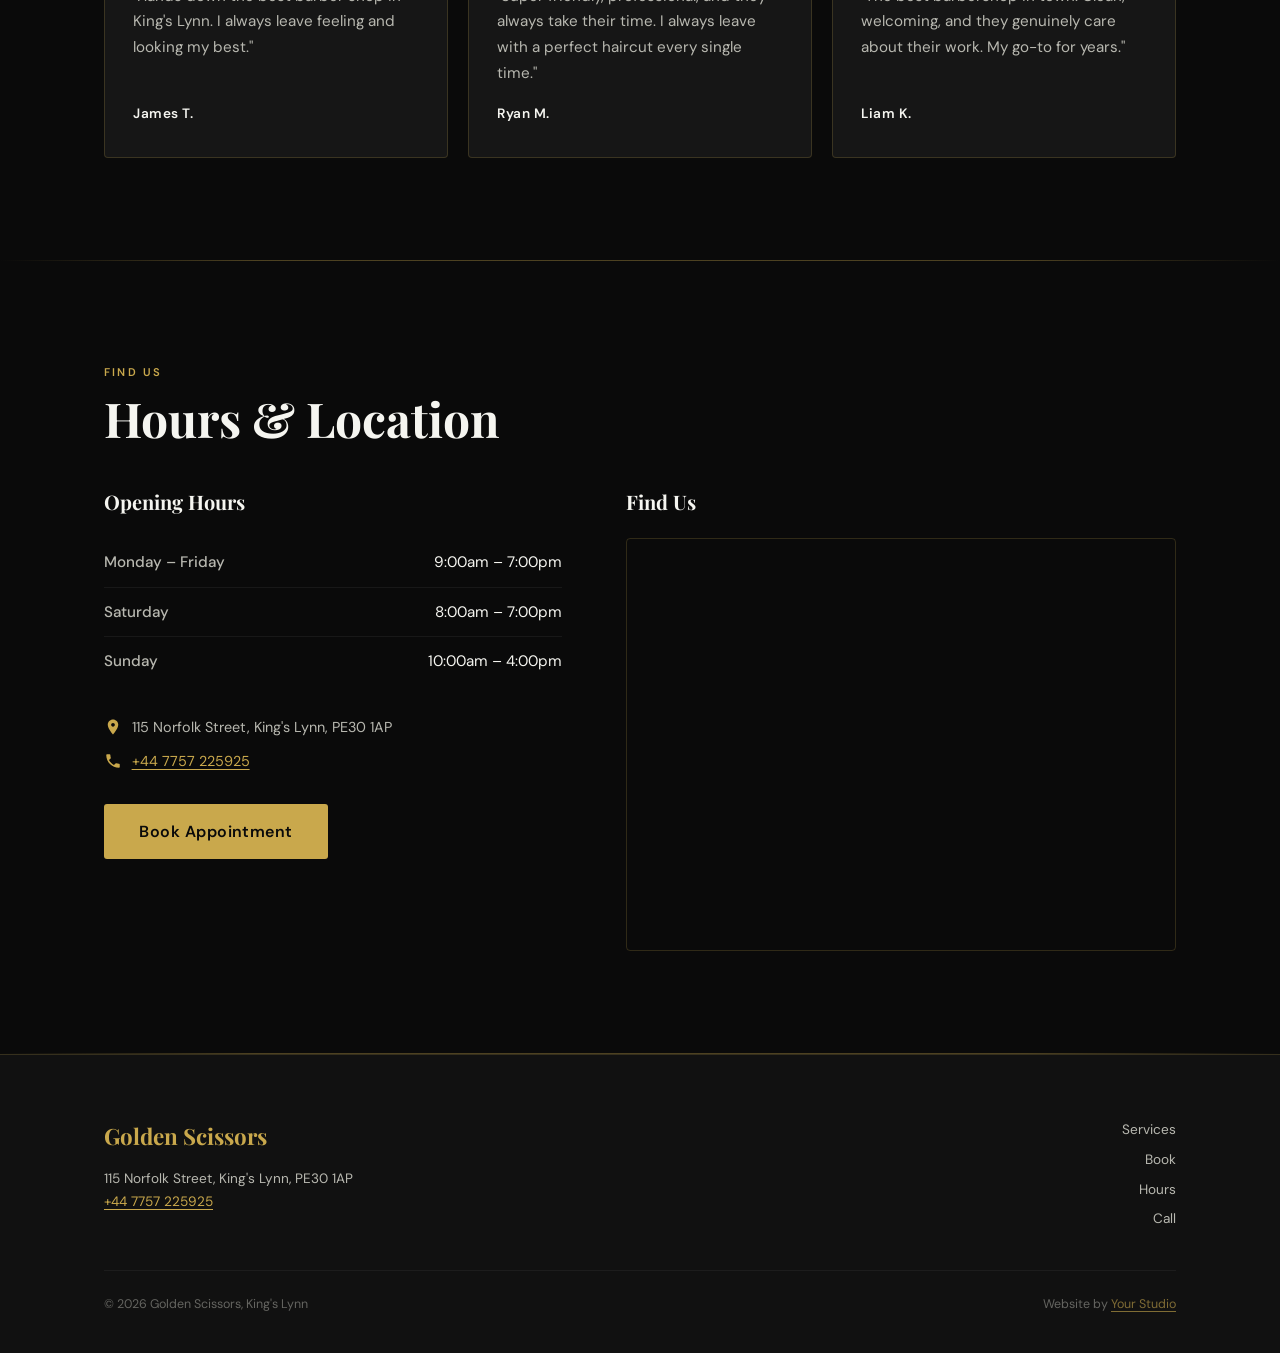
==== commit 19eb935d: "Remove gallery section until real photos are available Co-Authored-By: Claude Sonnet 4.6 <noreply@an" ====
--- a/index.html
+++ b/index.html
@@ -22,7 +22,6 @@
 
       <nav class="nav-desktop">
         <a href="#services">Services</a>
-        <a href="#gallery">Our Work</a>
         <a href="#hours">Hours</a>
         <a href="#booking" class="btn-gold btn-sm">Book Now</a>
       </nav>
@@ -38,7 +37,6 @@
     <!-- Mobile drawer -->
     <div class="mobile-menu" id="mobile-menu" aria-hidden="true">
       <a href="#services" class="mobile-link">Services &amp; Pricing</a>
-      <a href="#gallery" class="mobile-link">Our Work</a>
       <a href="#booking" class="mobile-link">Book Appointment</a>
       <a href="#hours" class="mobile-link">Hours &amp; Location</a>
       <a href="tel:+447757225925" class="mobile-link mobile-call">📞 Call: +44 7757 225925</a>
@@ -140,42 +138,6 @@
   <div class="gold-rule" role="separator"></div>
 
   <!-- ═══════════════════════════════════════════
-       GALLERY STRIP
-       TODO: Replace the placeholder divs below with real <img> tags once
-       the business provides actual work photos. Example:
-         <img src="photos/fade-01.jpg" alt="Skin fade example" class="gallery-item" />
-       Remove the .gallery-placeholder class and inner span when using real images.
-  ═══════════════════════════════════════════ -->
-  <section class="gallery" id="gallery">
-    <div class="container">
-      <div class="section-label">Portfolio</div>
-      <h2 class="section-heading">Our Work</h2>
-    </div>
-
-    <div class="gallery-scroll">
-      <div class="gallery-track">
-        <div class="gallery-item gallery-placeholder">
-          <span>[Photo: skin fade]</span>
-        </div>
-        <div class="gallery-item gallery-placeholder">
-          <span>[Photo: beard trim]</span>
-        </div>
-        <div class="gallery-item gallery-placeholder">
-          <span>[Photo: textured crop]</span>
-        </div>
-        <div class="gallery-item gallery-placeholder">
-          <span>[Photo: hot towel shave]</span>
-        </div>
-        <div class="gallery-item gallery-placeholder">
-          <span>[Photo: kids cut]</span>
-        </div>
-      </div>
-    </div>
-  </section>
-
-  <div class="gold-rule" role="separator"></div>
-
-  <!-- ═══════════════════════════════════════════
        BOOKING FORM
        TODO: Replace YOUR_FORM_ID in the form action URL below with your
        real Formspree form ID. Sign up at formspree.io, create a form,
@@ -190,7 +152,7 @@
 
       <form
         id="booking-form"
-        action="https://formspree.io/f/YOUR_FORM_ID"
+        action="https://formspree.io/f/xeebqwey"
         method="POST"
         novalidate
       >
@@ -400,7 +362,7 @@
             <iframe
               class="map-frame"
               title="Golden Scissors location — 115 Norfolk Street, King's Lynn"
-              src="https://www.google.com/maps/embed?pb=!1m18!1m12!1m3!1d2418.1!2d0.3935!3d52.7512!2m3!1f0!2f0!3f0!3m2!1i1024!2i768!4f13.1!3m3!1m2!1s0x47d7e0e8b9a9a9a9%3A0x0!2s115+Norfolk+St%2C+King%27s+Lynn+PE30+1AP!5e0!3m2!1sen!2suk!4v1700000000000!5m2!1sen!2suk"
+              src="https://maps.google.com/maps?q=115+Norfolk+Street,+King%27s+Lynn,+PE30+1AP,+UK&t=&z=17&ie=UTF8&iwloc=&output=embed"
               loading="lazy"
               allowfullscreen
               referrerpolicy="no-referrer-when-downgrade"
